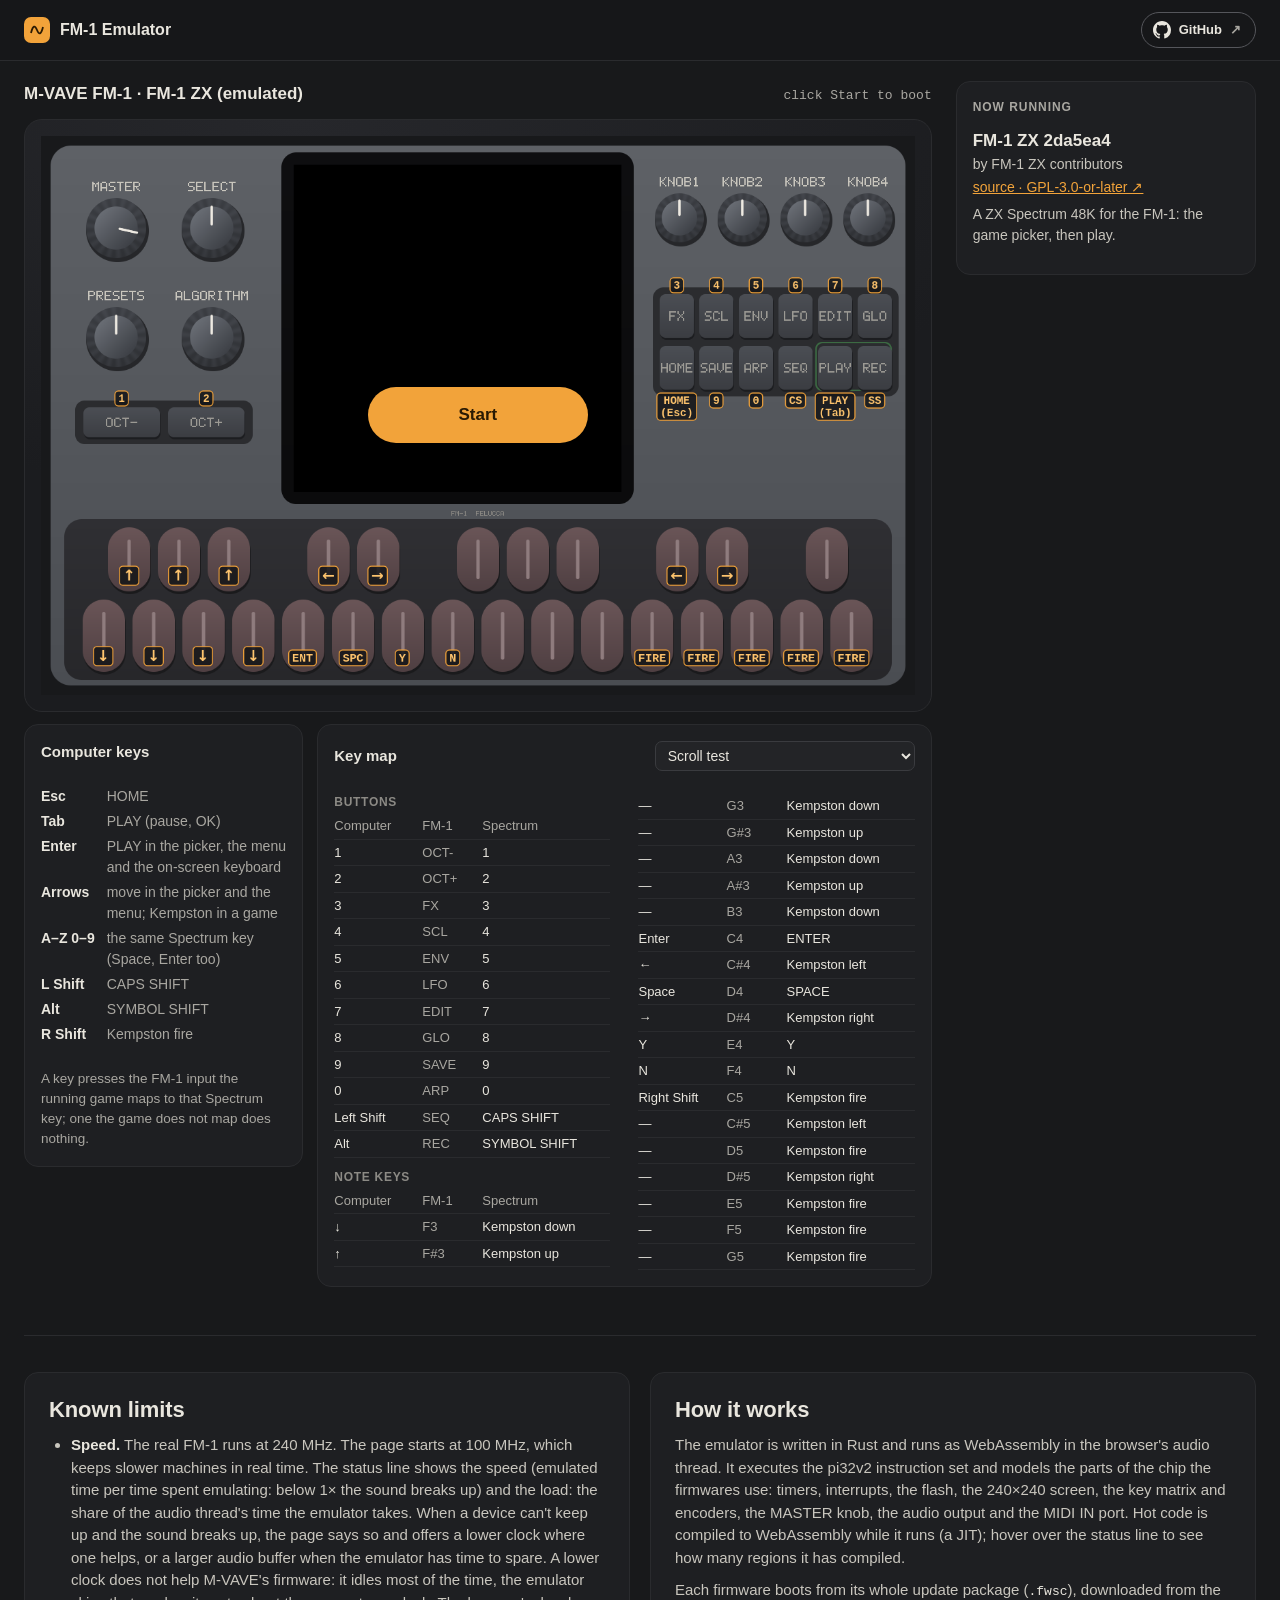
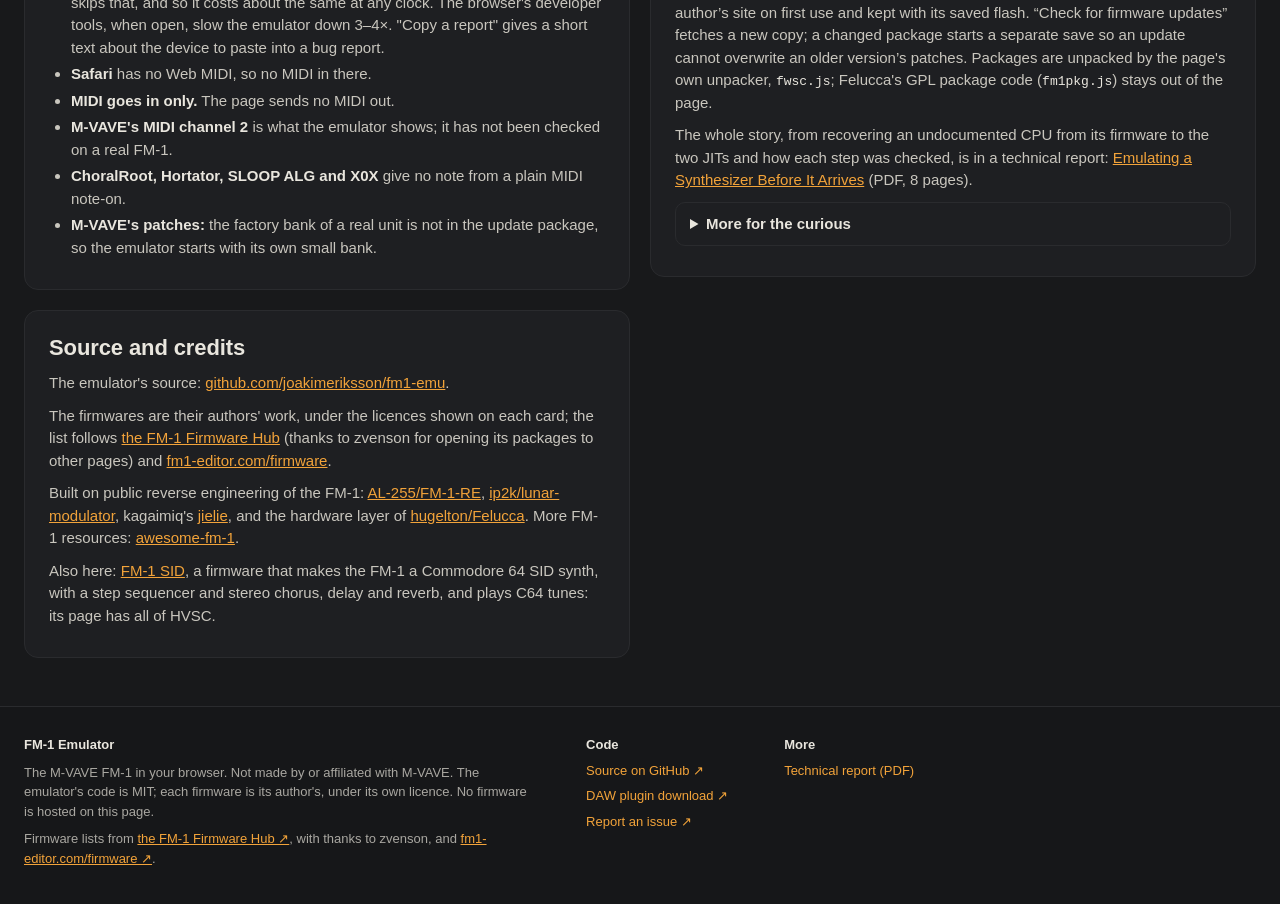
==== fm1-zx/index.html @ 021710e5 "Page: FM-1 ZX 2da5ea4 in fm1-emu 93cb7ee" ====
<!doctype html>
<html lang="en">
<head>
<meta charset="utf-8">
<meta name="viewport" content="width=device-width, initial-scale=1, viewport-fit=cover">
<title>FM-1 Emulator</title>
<meta name="description" content="The M-VAVE FM-1 pocket synth emulated in the browser: its pi32v2 CPU, screen and audio in WebAssembly, running the community firmwares unchanged.">
<meta property="og:type" content="website">
<meta property="og:title" content="FM-1 Emulator">
<meta property="og:description" content="The M-VAVE FM-1 pocket synth emulated in the browser: its pi32v2 CPU, screen and audio in WebAssembly, running the community firmwares unchanged.">
<meta property="og:url" content="https://joakimeriksson.github.io/fm1-emu/">
<meta property="og:image" content="https://joakimeriksson.github.io/fm1-emu/og.png">
<meta property="og:image:width" content="1280">
<meta property="og:image:height" content="640">
<meta property="og:image:alt" content="Screens of six FM-1 firmwares running in the emulator: X0X, FM1 Quest, AMB-1, FM-1 SID, ORBIT and FiMba-1">
<meta name="twitter:card" content="summary_large_image">
<link rel="icon" href="data:,">
<link rel="stylesheet" href="style.css">
<script>if (new URLSearchParams(location.search).get("embed") === "1") document.documentElement.setAttribute("data-embed", "");</script>
<link rel="stylesheet" href="fmzx.css">
</head>
<body>
<header class="site">
  <div class="wrap">
    <a class="brand" href="./"><span class="logo" aria-hidden="true"><svg width="16" height="16" viewBox="0 0 16 16" fill="none" stroke="currentColor" stroke-width="1.8"><path d="M2 11C4 3 6 3 8 8s4 5 6-3"/></svg></span>FM-1 Emulator</a>
    <nav class="devices" aria-label="Device"><span aria-current="page">FM-1</span><a href="smk37/">SMK-37</a></nav>
    <nav class="sitenav" aria-label="Site">
      <a href="#firmwares">Firmwares</a><a href="#guide">Guide</a><a href="#plugin">DAW plugin</a><a href="https://github.com/joakimeriksson/fm1-emu#readme">Docs</a>
    </nav>
    <a class="gh" href="https://github.com/joakimeriksson/fm1-emu" aria-label="Source code on GitHub"><svg width="18" height="18" viewBox="0 0 16 16" fill="currentColor" aria-hidden="true"><path d="M8 0C3.58 0 0 3.58 0 8c0 3.54 2.29 6.53 5.47 7.59.4.07.55-.17.55-.38 0-.19-.01-.82-.01-1.49-2.01.37-2.53-.49-2.69-.94-.09-.23-.48-.94-.82-1.13-.28-.15-.68-.52-.01-.53.63-.01 1.08.58 1.23.82.72 1.21 1.87.87 2.33.66.07-.52.28-.87.51-1.07-1.78-.2-3.64-.89-3.64-3.95 0-.87.31-1.59.82-2.15-.08-.2-.36-1.02.08-2.12 0 0 .67-.21 2.2.82.64-.18 1.32-.27 2-.27.68 0 1.36.09 2 .27 1.53-1.04 2.2-.82 2.2-.82.44 1.1.16 1.92.08 2.12.51.56.82 1.27.82 2.15 0 3.07-1.87 3.75-3.65 3.95.29.25.54.73.54 1.48 0 1.07-.01 1.93-.01 2.2 0 .21.15.46.55.38A8.013 8.013 0 0016 8c0-4.42-3.58-8-8-8z"/></svg><span>GitHub</span><span class="arrow" aria-hidden="true">↗</span></a>
    <a class="embed-only" id="fullpage" href="./" target="_blank" rel="noopener">FM-1 emulator, full page ↗</a>
  </div>
</header>
<main>
  <div class="player">
    <div class="deck">
      <div class="deck-head">
        <h1 id="title">M-VAVE FM-1 (emulated)</h1>
        <span id="status">click Start to boot</span>
      </div>
      <div id="perfwarn" role="alert" hidden>
        <p id="perfwarn-text"></p>
        <div class="acts">
          <button type="button" id="perfwarn-fix" class="primary"></button>
          <button type="button" id="perfwarn-copy" title="A short text about this device and how it kept up, to paste into a bug report">Copy a report</button>
          <a href="https://github.com/joakimeriksson/fm1-emu/issues/new" target="_blank" rel="noopener">Report on GitHub ↗</a>
          <button type="button" id="perfwarn-close" aria-label="Dismiss">✕</button>
        </div>
      </div>
      <div class="stage">
        <canvas id="panel" aria-label="FM-1 front panel"></canvas>
        <button id="start">Start</button>
      </div>
      <p class="rotate">Turn the phone sideways for a bigger synth.</p>
      <p class="hint">
        <span class="keyb"><kbd>A</kbd>…<kbd>'</kbd> play C4–F5</span>
        <span class="keyb"><kbd>Z</kbd> <kbd>X</kbd> octave</span>
        <span class="keyb"><kbd>Space</kbd> PLAY</span>
        <span class="keyb">drag or scroll a knob</span>
        <span class="touch">Play chords with several fingers · drag a knob up / down</span>
        <a class="more" href="#guide">How to use it ↓</a>
      </p>
    </div>

    <aside class="side bar" aria-label="Firmware, saves and MIDI">
      <section class="box" aria-labelledby="h-now">
        <h2 class="eyebrow" id="h-now">Now running</h2>
        <p id="about"></p>
        <label id="fwlabel">Firmware <select id="fw" aria-label="Firmware"></select></label>
        <label>Clock <select id="mhz" aria-label="Emulated clock"></select></label>
        <div class="row">
          <label class="file">Open .fwsc… <input type="file" id="open"></label>
          <label class="file" title="A DX7 32-voice bank for M-VAVE's firmware">DX7 bank… <input type="file" id="bank"></label>
          <span id="bankname" class="dim"></span>
        </div>
      </section>

      <section class="box save-box" aria-labelledby="h-save">
        <h2 class="eyebrow" id="h-save">Your save</h2>
        <span id="save-status" role="status" aria-live="polite">Start to restore saved settings and patches</span>
        <div class="row save-actions">
          <button type="button" id="save-now">Save now</button>
          <button type="button" id="export-save">Export…</button>
          <label class="file">Import… <input type="file" id="import-save" accept=".json,.fm1save"></label>
        </div>
        <details class="save-controls">
          <summary>More: versions, updates, reset</summary>
          <div class="save-actions">
            <button type="button" id="browse-saves">Browse saved firmwares</button>
            <select id="saved-versions" aria-label="Saved firmware versions"></select>
            <button type="button" id="open-saved-version">Open saved firmware</button>
            <button type="button" id="update-firmware">Check for firmware updates</button>
            <button type="button" id="reset-save">Reset saved flash…</button>
          </div>
          <p>Settings and patches written to flash are saved automatically. Use the firmware’s own save
            command for patch edits. Backups contain saved flash and community firmware. For M-VAVE firmware, the
            recipient must open their own matching .fwsc first. Browse saved firmwares to reopen
            older versions or local files. Clearing browser data removes local saves.</p>
        </details>
      </section>

      <section class="box" aria-labelledby="h-play-from">
        <h2 class="eyebrow" id="h-play-from">Play from</h2>
        <label id="midiin">MIDI in <span class="sel"><span id="midiact" aria-hidden="true"></span><select id="midi" aria-label="MIDI input"><option value="">off</option><option value="*">all inputs</option></select></span></label>
        <label id="midichl" title="Played notes and controllers go to this channel (M-VAVE's firmware listens on 2, Felucca's parts on 1–4)">Channel
          <select id="midich" aria-label="MIDI channel"><option value="0">as sent</option></select></label>
      </section>
    </aside>
  </div>

  <section id="firmwares" class="library" aria-labelledby="h-fw">
    <h2 id="h-fw">Firmwares</h2>
    <p>Every firmware on <a href="https://thefirmwarehub.com/">the FM-1 Firmware Hub ↗</a> that runs here, a few
      more from <a href="https://fm1-editor.com/firmware/">fm1-editor.com/firmware ↗</a>, this repository's
      <a href="fm1-sid/">FM-1 SID</a> and M-VAVE's own. Each is its author's build, unchanged, downloaded when you
      start it. Each card links its source; the Hub has the full story of each firmware and installs it on your
      own FM-1.</p>
    <ul class="cards" id="fwlist"></ul>
  </section>

  <div class="guide" id="guide">
    <nav class="toc" aria-label="Guide">
      <span class="eyebrow">Guide</span>
      <a href="#start-here">Quick start</a>
      <a href="#playing">Playing</a>
      <a href="#midi-in">MIDI in</a>
      <a href="#plugin">DAW plugin</a>
      <a href="#stock">M-VAVE's own firmware</a>
      <a href="#limits">Known limits</a>
      <a href="#how">How it works</a>
      <a href="#credits">Source and credits</a>
    </nav>
    <div class="article">
      <section id="start-here" aria-labelledby="h-start">
        <h2 id="h-start">What this is</h2>
        <p class="lead">The M-VAVE FM-1 is a pocket FM synthesizer. This page emulates its chip, a JieLi AC791N with two
          cores of JieLi's own 32-bit pi32v2 CPU, together with the screen, keys, knobs and audio, and runs the FM-1's
          firmwares on it unchanged, in WebAssembly in your browser: the same update packages you would install on a
          real one.</p>
        <ol class="steps">
          <li><b>Pick a firmware</b>Felucca, the original open firmware, is the default. Every firmware is downloaded
            from its author's own site when you start it. The <a href="#firmwares">firmware list</a> says what each one does.</li>
          <li><b>Press Start</b>A browser only plays sound after a click. Changing the firmware or the clock later
            reboots the synth.</li>
          <li><b>Play</b>Use the computer keyboard, the mouse or a touch screen, or a MIDI keyboard
            (<a href="#midi-in">MIDI in</a>). The status line shows the clock, how much faster than real time the
            emulator runs the firmware on this device, and the load on the audio thread.</li>
        </ol>
      </section>

      <section id="playing" aria-labelledby="h-play">
        <h2 id="h-play">Playing</h2>
        <h3>Computer keyboard</h3>
        <div class="piano" role="img" aria-label="Computer keys and the notes they play: A C4, W C sharp 4, S D4, E D sharp 4, D E4, F F4, T F sharp 4, G G4, Y G sharp 4, H A4, U A sharp 4, J B4, K C5, O C sharp 5, L D5, P D sharp 5, semicolon E5, apostrophe F5">
          <span class="b" style="grid-column-start:2">W<i>C♯4</i></span>
          <span class="b" style="grid-column-start:4">E<i>D♯4</i></span>
          <span class="b" style="grid-column-start:8">T<i>F♯4</i></span>
          <span class="b" style="grid-column-start:10">Y<i>G♯4</i></span>
          <span class="b" style="grid-column-start:12">U<i>A♯4</i></span>
          <span class="b" style="grid-column-start:16">O<i>C♯5</i></span>
          <span class="b" style="grid-column-start:18">P<i>D♯5</i></span>
          <span class="w" style="grid-column-start:1">A<i>C4</i></span>
          <span class="w" style="grid-column-start:3">S<i>D4</i></span>
          <span class="w" style="grid-column-start:5">D<i>E4</i></span>
          <span class="w" style="grid-column-start:7">F<i>F4</i></span>
          <span class="w" style="grid-column-start:9">G<i>G4</i></span>
          <span class="w" style="grid-column-start:11">H<i>A4</i></span>
          <span class="w" style="grid-column-start:13">J<i>B4</i></span>
          <span class="w" style="grid-column-start:15">K<i>C5</i></span>
          <span class="w" style="grid-column-start:17">L<i>D5</i></span>
          <span class="w" style="grid-column-start:19">;<i>E5</i></span>
          <span class="w" style="grid-column-start:21">'<i>F5</i></span>
        </div>
        <ul class="map" aria-label="Buttons and encoders">
          <li><kbd>Z</kbd> OCT−</li><li><kbd>X</kbd> OCT+</li><li><kbd>Space</kbd> PLAY</li><li><kbd>R</kbd> REC</li>
          <li><kbd>1</kbd> FX</li><li><kbd>2</kbd> SCL</li><li><kbd>3</kbd> ENV</li><li><kbd>4</kbd> LFO</li>
          <li><kbd>5</kbd> EDIT</li><li><kbd>6</kbd> GLO</li><li><kbd>7</kbd> HOME</li><li><kbd>8</kbd> SAVE</li>
          <li><kbd>9</kbd> ARP</li><li><kbd>0</kbd> SEQ</li>
          <li><kbd>←</kbd><kbd>→</kbd> SELECT</li><li><kbd>↓</kbd><kbd>↑</kbd> PRESETS</li><li><kbd>,</kbd><kbd>.</kbd> ALGORITHM</li>
        </ul>
        <p class="dim">The keyboard covers 18 of the FM-1's 27 keys; OCT− and OCT+ reach the rest. KNOB1–4 and MASTER
          have no keys: use the mouse.</p>
        <h3>Mouse and touch</h3>
        <ul>
          <li>Click a key or button, or drag across the keys for a glissando.</li>
          <li>Drag a knob up or down, or scroll over it. MASTER is the volume.</li>
          <li>On a touch screen every finger counts: play chords, or hold a key while you turn a knob.</li>
          <li>On a phone, turn it sideways: the synth fills the screen.</li>
        </ul>
      </section>

      <section id="midi-in" aria-labelledby="h-midi">
        <h2 id="h-midi">MIDI in</h2>
        <p>A MIDI keyboard connected to this computer plays the synth through its MIDI IN jack, just as a cable into
          the real FM-1 would: the firmware reads the bytes itself, at MIDI's own 31250 baud.</p>
        <p><b>Browsers:</b> Chrome, Edge and Firefox, which have Web MIDI. Safari has none, so the MIDI controls are
          greyed out there.</p>
        <ol>
          <li>Connect the keyboard (USB, or through a MIDI interface).</li>
          <li>Choose it under <b>MIDI in</b>, or choose “all inputs”.</li>
          <li>Allow MIDI access when the browser asks. It only asks once you pick an input.</li>
        </ol>
        <p>The dot next to the list lights up amber while messages arrive. The page remembers the input and connects
          it again on Start next time; devices plugged in later appear in the list.</p>
        <p><b>Channel</b> “as sent” passes every message on unchanged. A number from 1 to 16 moves every note and
          controller to that channel, so a keyboard fixed on one channel can play a firmware that listens on another.</p>
        <h3>Which channel each firmware wants</h3>
        <ul>
          <li><b>M-VAVE's firmware</b> listens on channel 2 in the emulator (its boot code sets it up that way). That
            is not yet confirmed on a real FM-1.</li>
          <li><b>Felucca</b> and its relatives play their parts on channels 1–4.</li>
          <li><b>ChoralRoot, Hortator, SLOOP ALG and X0X</b> make no sound from a plain note-on. X0X's own MIDI
            code says it is untested on hardware.</li>
        </ul>
      </section>

      <section id="plugin" aria-labelledby="h-plugin">
        <h2 id="h-plugin">In your DAW: AU and VST3</h2>
        <p>The emulator is also an instrument plugin: <b>AU</b> for Logic and GarageBand, <b>VST3</b> for Ableton
          Live, Cubase, FL Studio, Reaper, Bitwig and Studio One, and <b>CLAP</b>. Load a firmware in its window
          and play it from the DAW's MIDI or with the mouse on its panel. The song keeps the firmware and the
          patches it saves.</p>
        <p><a href="https://github.com/joakimeriksson/fm1-emu/releases/latest">Download the plugin</a> for Macs with
          Apple silicon. The zip's <code>INSTALL.txt</code> says where each file goes. Building it from source:
          <a href="https://github.com/joakimeriksson/fm1-emu/tree/master/crates/fm1-plugin">crates/fm1-plugin</a>.</p>
      </section>

      <section id="stock" aria-labelledby="h-stock">
        <h2 id="h-stock">M-VAVE's own firmware</h2>
        <p>The firmware the FM-1 ships with: a DX7-style FM synth (a port of msfa, the Dexed engine), with both cores
          running. Versions V13 and V15 have been tested here.</p>
        <p class="note">This page hosts no firmware, and it cannot download M-VAVE's: their server does not let other
          pages fetch it. Bring your own copy.</p>
        <ol>
          <li>Download <code>FM-1.fwsc</code> from <a href="https://yms-file-store.oss-cn-hongkong.aliyuncs.com/software/firmware/FM-1.fwsc">M-VAVE</a>.</li>
          <li>Choose “M-VAVE stock firmware”, then click <b>Open .fwsc…</b>, or drop the file on the synth.</li>
          <li>Press Start. This browser keeps the copy for your next visit; open another one to replace it.</li>
        </ol>
        <h3>Patches</h3>
        <p>On a real FM-1 the patches live in a part of the flash that updates never write, so the update package has
          none. Here it starts with a small bank of the emulator's own (<code>EMU E.PNO</code>, <code>EMU BASS</code>, …).
          <b>DX7 bank…</b> loads a DX7 32-voice <code>.syx</code> into slots 1–32; you can also drop the
          <code>.syx</code> on the synth.</p>
        <p>Play it over MIDI on channel 2 (see <a href="#midi-in">MIDI in</a>).
          <a href="https://github.com/joakimeriksson/fm1-emu/blob/master/docs/stock-firmware.md">How the
          emulator runs it</a>.</p>
      </section>

      <section id="limits" aria-labelledby="h-limits">
        <h2 id="h-limits">Known limits</h2>
        <ul>
          <li><b>Speed.</b> The real FM-1 runs at 240 MHz. The page starts at 100 MHz, which keeps slower machines in
            real time. The status line shows the speed (emulated time per time spent emulating: below 1× the sound
            breaks up) and the load: the share of the audio thread's time the emulator takes. When a device can't keep
            up and the sound breaks up, the page says so and offers a lower clock where one helps, or a larger audio
            buffer when the emulator has time to spare. A lower clock does not help M-VAVE's firmware: it idles most
            of the time, the emulator skips that, and so it costs about the same at any clock. The browser's
            developer tools, when open, slow the emulator down 3–4×. "Copy a report" gives a short text about the
            device to paste into a bug report.</li>
          <li><b>Safari</b> has no Web MIDI, so no MIDI in there.</li>
          <li><b>MIDI goes in only.</b> The page sends no MIDI out.</li>
          <li><b>M-VAVE's MIDI channel 2</b> is what the emulator shows; it has not been checked on a real FM-1.</li>
          <li><b>ChoralRoot, Hortator, SLOOP ALG and X0X</b> give no note from a plain MIDI note-on.</li>
          <li><b>M-VAVE's patches:</b> the factory bank of a real unit is not in the update package, so the emulator
            starts with its own small bank.</li>
        </ul>
      </section>

      <section id="how" aria-labelledby="h-how">
        <h2 id="h-how">How it works</h2>
        <p>The emulator is written in Rust and runs as WebAssembly in the browser's audio thread. It executes the
          pi32v2 instruction set and models the parts of the chip the firmwares use: timers, interrupts, the flash,
          the 240×240 screen, the key matrix and encoders, the MASTER knob, the audio output and the MIDI IN port.
          Hot code is compiled to WebAssembly while it runs (a JIT); hover over the status line to see how many
          regions it has compiled.</p>
        <p>Each firmware boots from its whole update package (<code>.fwsc</code>), downloaded from the author’s site
          on first use and kept with its saved flash. “Check for firmware updates” fetches a new copy; a changed
          package starts a separate save so an update cannot overwrite an older version’s patches. Packages are unpacked by the page's own unpacker, <code>fwsc.js</code>; Felucca's GPL
          package code (<code>fm1pkg.js</code>) stays out of the page.</p>
        <p>The whole story, from recovering an undocumented CPU from its firmware to the two JITs and how each
          step was checked, is in a technical report:
          <a href="fm1-emu-report.pdf">Emulating a Synthesizer Before It Arrives</a> (PDF, 8 pages).</p>
        <details>
          <summary>More for the curious</summary>
          <ul>
            <li>The FM-1 behind it: a JieLi AC791N (WL82) with 1 MB of flash, a 240×240 screen, 27 keys, 14 buttons with
              LEDs, 7 encoders, the MASTER knob and a TRS MIDI in.</li>
            <li>M-VAVE's firmware, X0X, Melodee and ChoralRoot use the second core; both cores are emulated.</li>
            <li>In WebAssembly at 240 MHz, every firmware ran faster than real time on the development machine:
              from 1.6× (X0X) to 3.7× (Hortator).</li>
            <li>The front panel is drawn by the same Rust code as the native version, <code>fm1-live</code>, which
              plays the firmwares in a window with audio and MIDI in.</li>
            <li>Links keep a setup: <code>?fw=x0x&amp;mhz=120</code> picks the firmware and the clock;
              <code>?jit=0</code> turns the JIT off; <code>?ahead=0</code> stops the emulator running ahead of the
              audio (by up to one of the firmware's audio buffers, for an even load). The page also remembers your last
              choices.</li>
          </ul>
        </details>
      </section>

      <section id="credits" aria-labelledby="h-credits">
        <h2 id="h-credits">Source and credits</h2>
        <p>The emulator's source:
          <a href="https://github.com/joakimeriksson/fm1-emu">github.com/joakimeriksson/fm1-emu</a>.</p>
        <p>The firmwares are their authors' work, under the licences shown on each card; the list follows
          <a href="https://thefirmwarehub.com/">the FM-1 Firmware Hub</a> (thanks to zvenson for opening its packages to
          other pages) and <a href="https://fm1-editor.com/firmware/">fm1-editor.com/firmware</a>.</p>
        <p>Built on public reverse engineering of the FM-1:
          <a href="https://github.com/AL-255/FM-1-RE">AL-255/FM-1-RE</a>,
          <a href="https://github.com/ip2k/lunar-modulator">ip2k/lunar-modulator</a>,
          kagaimiq's <a href="https://kagaimiq.github.io/jielie">jielie</a>, and the hardware layer of
          <a href="https://github.com/hugelton/Felucca">hugelton/Felucca</a>. More FM-1 resources:
          <a href="https://github.com/cicloid/awesome-fm-1">awesome-fm-1</a>.</p>
        <p>Also here: <a href="fm1-sid/">FM-1 SID</a>, a firmware that makes the FM-1 a Commodore 64 SID synth, with a
          step sequencer and stereo chorus, delay and reverb, and plays C64 tunes: its page has all of HVSC.</p>
      </section>
    </div>
  </div>
</main>
<footer class="site">
  <div class="wrap">
    <div class="about-site">
      <b>FM-1 Emulator</b>
      <span>The M-VAVE FM-1 in your browser. Not made by or affiliated with M-VAVE. The emulator's code is
        MIT; each firmware is its author's, under its own licence. No firmware is hosted on this page.</span>
      <span>Firmware lists from <a href="https://thefirmwarehub.com/">the FM-1 Firmware Hub ↗</a>, with thanks to
        zvenson, and <a href="https://fm1-editor.com/firmware/">fm1-editor.com/firmware ↗</a>.</span>
    </div>
    <div class="col">
      <b>Code</b>
      <a href="https://github.com/joakimeriksson/fm1-emu">Source on GitHub ↗</a>
      <a href="https://github.com/joakimeriksson/fm1-emu/releases/latest">DAW plugin download ↗</a>
      <a href="https://github.com/joakimeriksson/fm1-emu/issues/new">Report an issue ↗</a>
    </div>
    <div class="col">
      <b>More</b>
      <a href="smk37/">SMK-37 emulator</a>
      <a href="fm1-sid/">FM-1 SID</a>
      <a href="fm1-emu-report.pdf">Technical report (PDF)</a>
    </div>
  </div>
</footer>
<script type="module" src="main.js"></script>
<script type="module" src="fmzx.js"></script>
</body>
</html>
---- fm1-zx/style.css ----
/* The emulator's page: the FM-1's (index.html) and the SMK-37's (smk37/index.html) */
:root { --room: #18191b; --ink: #e9e6de; --dim: #a9a7a1; --faint: #8c8a85; --text: #c9c6be; --amber: #f2a33a;
        --amber-hi: #ffc56e; --green: #7cc48a; --well: #232427; --line: #3a3b3f; --rule: #2a2b2e; --card: #1e1f22;
        --bar: #161719; color-scheme: dark; }
* { box-sizing: border-box; }
html, body { margin: 0; background: var(--room); color: var(--ink);
             font: 15px/1.5 -apple-system, BlinkMacSystemFont, "Segoe UI", Helvetica, Arial, sans-serif; }
html { scroll-padding-top: 12px; }
a { color: var(--amber); }
a:hover { color: var(--amber-hi); }
a:focus-visible, button:focus-visible, summary:focus-visible { outline: 2px solid var(--amber); outline-offset: 2px; }
.dim { color: var(--dim); }
code { font: 13px ui-monospace, SFMono-Regular, Menlo, Consolas, monospace; color: var(--ink); }
kbd { display: inline-block; min-width: 1.7em; padding: 0 5px; border: 1px solid var(--line); border-bottom-width: 2px;
      border-radius: 4px; background: var(--well); color: var(--ink); font: 600 12px/1.6 ui-monospace, SFMono-Regular, Menlo, Consolas, monospace;
      text-align: center; }
.eyebrow { margin: 0; font-size: 12px; font-weight: 600; letter-spacing: .08em; text-transform: uppercase; color: var(--dim); }

/* ---------------------------------------------------------------- the site's header and footer */
.wrap { max-width: 1360px; margin: 0 auto; padding-inline: 24px; }
header.site { border-bottom: 1px solid var(--rule); background: var(--bar); }
header.site .wrap { padding-block: 12px; display: flex; flex-wrap: wrap; align-items: center; gap: 10px 20px; }
.brand { display: flex; align-items: center; gap: 10px; color: var(--ink); text-decoration: none; font-weight: 600; font-size: 16px; }
.brand:hover { color: var(--ink); }
.logo { width: 26px; height: 26px; border-radius: 7px; background: var(--amber); color: #2a1a03; display: grid; place-items: center; }
/* the device switch: one segment per device */
.devices { display: flex; background: var(--well); border: 1px solid var(--line); border-radius: 8px; padding: 2px; }
.devices a, .devices span { padding: 4px 12px; border-radius: 6px; font-size: 13px; text-decoration: none; color: var(--dim); }
.devices a:hover { color: var(--ink); }
.devices [aria-current] { background: var(--line); color: var(--ink); font-weight: 500; }
.sitenav { display: flex; flex-wrap: wrap; gap: 2px; font-size: 14px; }
.sitenav a { color: var(--text); text-decoration: none; padding: 6px 10px; border-radius: 6px; }
.sitenav a:hover { color: var(--ink); background: var(--rule); }
/* the way to the code: always in view, on a phone too */
.gh { margin-left: auto; display: flex; align-items: center; gap: 8px; min-height: 36px; padding: 0 14px 0 11px;
      border: 1px solid #55565b; border-radius: 999px; color: var(--ink); text-decoration: none; font-size: 13px; font-weight: 600; }
.gh:hover { color: var(--ink); border-color: var(--dim); background: var(--rule); }
.gh .arrow { color: var(--dim); }
@media (max-width: 760px) {
  .wrap { padding-inline: 16px; }
  header.site .wrap { gap: 8px 12px; }
  /* the site's links get a row of their own below the brand */
  .sitenav { order: 5; flex-basis: 100%; margin: -4px -10px 0; }
  .gh { padding: 0 11px; }
  .gh span { display: none; }
}

footer.site { margin-top: 48px; border-top: 1px solid var(--rule); background: var(--bar); color: var(--dim); font-size: 13px; }
footer.site .wrap { padding-block: 28px 36px; display: flex; flex-wrap: wrap; gap: 24px 56px; }
footer.site b { color: var(--ink); font-weight: 600; }
footer.site .about-site { flex: 1 1 340px; display: flex; flex-direction: column; gap: 8px; max-width: 70ch; }
footer.site .col { display: flex; flex-direction: column; gap: 6px; }
footer.site .col a { text-decoration: none; }

/* ---------------------------------------------------------------- the player: the synth, and beside it what runs */
main { max-width: 1360px; margin: 0 auto; padding: 20px 24px 0; display: grid; grid-template-columns: minmax(0, 1fr); gap: 48px; }
@media (max-width: 760px) { main { padding: 14px 16px 0; gap: 36px; } }
.player { display: flex; flex-wrap: wrap; gap: 20px 24px; align-items: flex-start; }
.deck { flex: 999 1 600px; min-width: 0; display: grid; gap: 12px; }
.deck-head { display: flex; flex-wrap: wrap; gap: 4px 16px; align-items: baseline; justify-content: space-between; }
h1 { font-size: 17px; font-weight: 600; margin: 0; }
#status { color: var(--dim); font: 13px ui-monospace, SFMono-Regular, Menlo, Consolas, monospace; font-variant-numeric: tabular-nums; }
.stage { position: relative; padding: 16px; border: 1px solid var(--rule); border-radius: 18px;
         background: radial-gradient(120% 90% at 30% 0%, #26272b 0%, #1b1c1f 70%); }
/* the whole synth in view on a laptop: as wide as the room allows below the header (--above,
   --aspect: set by main.js; 84px: the stage's padding and the hint line), never narrower than 560px */
canvas { display: block; width: 100%; height: auto; touch-action: none; user-select: none; margin: 0 auto;
         max-width: max(560px, calc((100svh - var(--above, 140px) - 84px) * var(--aspect, 1.56))); }
#start { position: absolute; inset: 0; margin: auto; width: clamp(110px, 30%, 220px); height: clamp(36px, 9vw, 56px);
         border: 0; border-radius: 28px; background: var(--amber); color: #2a1a03; font-size: clamp(14px, 3.5vw, 17px);
         font-weight: 600; cursor: pointer; box-shadow: 0 8px 24px rgba(0,0,0,.4); }
#start:focus-visible { outline: 2px solid var(--ink); outline-offset: 3px; }
#start[disabled] { opacity: .7; cursor: wait; }
.rotate { display: none; color: var(--dim); font-size: 13px; margin: 0; }
/* a phone upright: the panel is small; say that sideways gives bigger keys */
@media (orientation: portrait) and (max-width: 600px) {
  .rotate { display: block; }
  .stage { padding: 6px; border-radius: 12px; }
}
/* a phone on its side: the panel fits the screen's height, the page around it shrinks */
@media (orientation: landscape) and (max-height: 560px) {
  main { padding-block: 8px 0; }
  .stage { padding: 0; border: 0; background: none; }
  canvas { width: auto; max-width: 100%; height: calc(100svh - 12px); margin: 0 auto; }
}

/* under the synth: one line of the essentials, then the way into the guide */
.hint { margin: 0; color: var(--dim); font-size: 13px; display: flex; flex-wrap: wrap; gap: 6px 8px; align-items: center; }
.hint span { white-space: nowrap; background: var(--card); border: 1px solid var(--rule); border-radius: 999px; padding: 3px 10px; }
.hint .more { margin-left: auto; }
.touch { display: none; }
@media (hover: none) and (pointer: coarse) { .hint .keyb { display: none; } .hint .touch { display: inline; } }

/* the device can't keep up: what happens and the fix, above the synth */
#perfwarn { display: flex; flex-wrap: wrap; gap: 8px 14px; align-items: center; justify-content: space-between;
            border: 1px solid var(--amber); border-radius: 10px; background: #2a2116; padding: 9px 12px; }
#perfwarn[hidden] { display: none; }
#perfwarn p { margin: 0; flex: 1 1 320px; min-width: 0; }
#perfwarn .acts { display: flex; flex-wrap: wrap; gap: 8px 12px; align-items: center; font-size: 14px; }
#perfwarn button.primary { background: var(--amber); border-color: var(--amber); color: #2a1a03; font-weight: 600; }
#perfwarn button[hidden] { display: none; }

/* beside the synth (below it on a narrow screen): the firmware, the save, MIDI */
.side { flex: 1 1 300px; max-width: 100%; display: grid; gap: 14px;
        grid-template-columns: repeat(auto-fit, minmax(min(100%, 290px), 1fr)); }
.box { background: var(--card); border: 1px solid var(--rule); border-radius: 14px; padding: 16px;
       display: flex; flex-direction: column; gap: 12px; min-width: 0; }
.box > label { display: flex; justify-content: space-between; align-items: center; gap: 12px; color: var(--dim); font-size: 14px; }
.box > label select { min-width: 0; max-width: 62%; }
.box .row { display: flex; flex-wrap: wrap; gap: 8px; align-items: center; }
.sel { display: flex; align-items: center; gap: 8px; min-width: 0; max-width: 62%; }
.sel select { max-width: 100%; }
#about { margin: 0; color: var(--text); font-size: 14px; overflow-wrap: anywhere; }
#about b { display: block; color: var(--ink); font-size: 17px; font-weight: 600; }
#about .links { display: flex; flex-wrap: wrap; gap: 2px 14px; margin: 2px 0 6px; }
#about .what { display: block; }
select { font: inherit; font-size: 14px; color: var(--ink); background: var(--well); border: 1px solid var(--line); border-radius: 7px;
         padding: 5px 8px; max-width: 100%; }
select:focus-visible { outline: 2px solid var(--amber); outline-offset: 1px; }
/* the page's buttons, and file pickers that look like them */
.box button, #perfwarn button, .file { font: inherit; font-size: 14px; color: var(--ink); background: var(--well);
  border: 1px solid var(--line); border-radius: 8px; padding: 6px 12px; cursor: pointer; }
.box button:hover, #perfwarn button:hover, .file:hover { border-color: var(--faint); }
.file { position: relative; }
.file:focus-within { outline: 2px solid var(--amber); outline-offset: 1px; }
.file input { position: absolute; width: 1px; height: 1px; opacity: 0; }
#midiact { width: 8px; height: 8px; border-radius: 50%; background: var(--line); flex: none; }
#midiact.on { background: var(--amber); }
#save-status { color: var(--text); font-size: 14px; }
#save-status[data-error="true"] { color: var(--amber); }
.save-controls { margin: 0; padding: 0 12px; border: 1px solid var(--rule); border-radius: 10px; background: var(--room); }
.save-controls summary { padding: 8px 0; font-size: 13px; font-weight: 500; color: var(--dim); cursor: pointer; }
.save-controls[open] { padding-bottom: 10px; }
.save-controls .save-actions { display: flex; flex-wrap: wrap; gap: 8px; }
.save-controls p { color: var(--dim); font-size: 12.5px; margin: 10px 0 0; }

/* ---------------------------------------------------------------- the firmware library (built by main.js from firmwares.json) */
.library h2, .article section h2 { margin: 0 0 8px; font-size: 24px; font-weight: 600; letter-spacing: -.005em; }
.library > p { margin: 0; color: var(--dim); max-width: 86ch; }
.cards { list-style: none; padding: 0; margin: 18px 0 0; display: grid; gap: 14px;
         grid-template-columns: repeat(auto-fill, minmax(min(100%, 270px), 1fr)); }
.cards li { margin: 0; background: var(--card); border: 1px solid var(--rule); border-radius: 14px;
            padding: 14px 16px; display: flex; flex-direction: column; gap: 4px; }
.cards li.on { border-color: #6b5226; box-shadow: inset 0 0 0 1px #6b5226; }
.cards .head { display: flex; gap: 8px; align-items: baseline; }
.cards .head b { font-size: 16px; }
.cards .head .dim { font: 12px ui-monospace, SFMono-Regular, Menlo, Consolas, monospace; }
.cards .head button { margin-left: auto; font: inherit; font-size: 13px; font-weight: 600; color: var(--amber); background: none;
                      border: 1px solid var(--line); border-radius: 999px; padding: 3px 12px; cursor: pointer; }
.cards .head button:hover { border-color: var(--amber); }
.cards li.on .head button { background: var(--amber); border-color: var(--amber); color: #2a1a03; }
.cards .by { color: var(--dim); font-size: 13px; }
.cards .what { margin: 4px 0; font-size: 13.5px; color: var(--text); overflow-wrap: anywhere; }
.cards .midi { font-size: 12.5px; color: var(--amber); }
.cards .links { margin-top: auto; padding-top: 8px; border-top: 1px solid var(--rule); font-size: 13px;
                display: flex; flex-wrap: wrap; gap: 2px 14px; }
.cards .links a { color: var(--dim); text-decoration: none; }
.cards .links a:hover { color: var(--amber-hi); }

/* ---------------------------------------------------------------- the guide: its contents beside it on a wide screen */
.guide { border-top: 1px solid var(--rule); padding-top: 36px; display: grid; gap: 28px 56px; grid-template-columns: 1fr; }
@media (min-width: 900px) {
  .guide { grid-template-columns: 200px minmax(0, 1fr); align-items: start; }
  nav.toc { position: sticky; top: 20px; flex-direction: column; flex-wrap: nowrap; gap: 0; }
  nav.toc a { border: 0; border-left: 2px solid var(--rule); border-radius: 0; padding: 5px 0 5px 12px; }
  nav.toc a:hover { border-left-color: var(--amber); }
}
nav.toc { display: flex; flex-wrap: wrap; gap: 6px 8px; align-items: flex-start; font-size: 14px; }
nav.toc .eyebrow { width: 100%; margin-bottom: 8px; }
nav.toc a { color: var(--dim); text-decoration: none; border: 1px solid var(--rule); border-radius: 14px; padding: 2px 10px; }
nav.toc a:hover { color: var(--ink); }
.article { max-width: 780px; min-width: 0; display: grid; gap: 40px; }
.article section h2 { font-size: 22px; }
section h3 { margin: 18px 0 6px; font-size: 15px; font-weight: 600; }
section p, section li { color: var(--text); }
section p { margin: 0 0 10px; }
section b, section strong { color: var(--ink); font-weight: 600; }
section ul, section ol { margin: 0 0 10px; padding-left: 22px; }
section li { margin: 4px 0; }
.lead { font-size: 17px; line-height: 1.55; color: var(--ink) !important; }
.steps { list-style: none; padding: 0 !important; margin: 16px 0 0 !important; display: grid; gap: 12px;
         grid-template-columns: repeat(auto-fit, minmax(min(100%, 220px), 1fr)); counter-reset: step; }
.steps li { margin: 0; background: var(--card); border: 1px solid var(--rule); border-radius: 12px; padding: 12px 14px 12px 50px;
            position: relative; counter-increment: step; }
.steps li::before { content: counter(step); position: absolute; left: 14px; top: 12px; width: 24px; height: 24px; border-radius: 50%;
                    background: var(--amber); color: #2a1a03; font-weight: 700; font-size: 13px; display: grid; place-items: center; }
.steps b { display: block; margin-bottom: 2px; }

/* the computer keyboard as a piano: 11 white keys, the black ones between */
.piano { display: grid; grid-template-columns: repeat(22, 1fr); gap: 3px; max-width: 460px; margin: 4px 0 12px; }
.piano span { display: grid; place-items: center; border-radius: 0 0 5px 5px; padding: 4px 0 3px; line-height: 1.15;
              font: 600 13px/1.2 ui-monospace, SFMono-Regular, Menlo, Consolas, monospace; text-align: center; }
.piano i { display: block; font: 10.5px/1.2 -apple-system, "Segoe UI", Helvetica, Arial, sans-serif; color: var(--dim); }
.piano .w { grid-row: 2; grid-column-end: span 2; background: #2c2d31; border: 1px solid #44454a; color: var(--ink); }
.piano .b { grid-row: 1; grid-column-end: span 2; margin: 0 3px; background: #0f1011; border: 1px solid #36373b; color: var(--ink); }
.map { list-style: none; padding: 0 !important; display: grid; gap: 6px 10px; grid-template-columns: repeat(auto-fill, minmax(118px, 1fr)); }
.map li { margin: 0; white-space: nowrap; color: var(--ink); font-size: 13px; }
.map kbd { margin-right: 4px; }

.note { border-left: 3px solid var(--amber); background: var(--card); padding: 8px 12px; border-radius: 0 8px 8px 0; }
.article details { border: 1px solid var(--rule); border-radius: 10px; background: var(--card); padding: 0 14px; margin: 0 0 10px; }
.article details[open] { padding-bottom: 4px; }
.article summary { cursor: pointer; padding: 10px 0; font-weight: 600; color: var(--ink); }

/* ?embed=1 (main.js): the device and its controls only, for a window on another site */
.embed-only { display: none; }
[data-embed] .embed-only { display: inline; margin-left: auto; font-size: 13px; }
[data-embed] header.site .wrap > :not(.embed-only), [data-embed] #title, [data-embed] #fwlabel, [data-embed] .file,
[data-embed] #bankname, [data-embed] #about, [data-embed] .hint, [data-embed] .library, [data-embed] .guide,
[data-embed] footer.site, [data-embed] .save-box, [data-embed] .side .eyebrow { display: none; }
[data-embed] main { padding: 8px; gap: 8px; }
[data-embed] .side { flex-basis: 100%; }
[data-embed] .box { padding: 10px 12px; flex-direction: row; flex-wrap: wrap; gap: 8px 20px; }
[data-embed] .box > label select { max-width: none; }

/* (an element the page hides stays hidden whatever its display rule) */
[hidden] { display: none !important; }
---- fm1-zx/fmzx.css ----
/* SPDX-FileCopyrightText: 2026 FM-1 ZX contributors */
/* SPDX-License-Identifier: GPL-3.0-or-later */

/* What the demo hides of upstream's page: it runs one firmware at one clock. */
.devices,
.sitenav,
#fwlabel,
label:has(#mhz),
.file,
#perfwarn-fix,
section:has(#h-save),
section:has(#h-play-from),
#firmwares,
#guide > .toc,
#start-here,
#playing,
#midi-in,
#plugin,
#stock,
footer a[href="smk37/"],
footer a[href="fm1-sid/"],
.hint {
  display: none !important;
}

/* Our panel, under the synth at the deck's width: the computer keys (narrower) and the key map
   (wider), side by side; one column on a phone */
.fmzx { display: grid; grid-template-columns: minmax(0, 1fr); gap: 14px; }
@media (min-width: 900px) {
  .fmzx { grid-template-columns: minmax(250px, 1fr) minmax(0, 2.2fr); align-items: start; }
}
.fmzx h3 { margin: 0 0 10px; font-size: 15px; }
.fmzx dl { display: grid; grid-template-columns: max-content 1fr; gap: 4px 12px; margin: 0 0 12px; font-size: 14px; }
.fmzx dt { color: var(--ink); font-weight: 600; }
.fmzx dd { margin: 0; color: var(--dim); }
.fmzx p { color: var(--dim); font-size: 13.5px; margin: 0; }
.fmzx-head { display: flex; flex-wrap: wrap; gap: 8px 16px; align-items: center; justify-content: space-between;
             margin-bottom: 10px; }
.fmzx-head h3 { margin: 0; }
.fmzx-head select { flex: 0 1 260px; min-width: 0; }
/* the rows flow into columns of at least 15rem; a group's heading stays with its first rows */
.fmzx-rows { columns: 15rem auto; column-gap: 28px; font-size: 13px; }
.fmzx-group { display: contents; }
.fmzx h4 { margin: 10px 0 2px; font-size: 12px; font-weight: 600; letter-spacing: .06em; text-transform: uppercase;
           color: var(--faint); break-after: avoid; }
.fmzx-rows > .fmzx-group:first-child h4 { margin-top: 0; }
.fmzx-row { display: grid; grid-template-columns: minmax(5.5em, 1fr) 4em minmax(0, 1.6fr); gap: 8px;
            padding: 3px 0; border-bottom: 1px solid var(--rule); break-inside: avoid; color: var(--ink); }
.fmzx-row span { overflow-wrap: anywhere; }
.fmzx-row span:nth-child(2) { color: var(--dim); }
.fmzx-th { color: var(--dim); font-weight: 500; break-after: avoid; }

/* The guide without its contents column: one column, its sections as cards (two side by side
   where two of at least 420 px fit), each line about 72 characters at most */
.guide { grid-template-columns: minmax(0, 1fr) !important; }
.guide > .article {
  max-width: none;
  grid-template-columns: repeat(auto-fit, minmax(min(100%, max(420px, calc((100% - 20px) / 2))), 1fr));
  gap: 20px;
  align-items: start;
}
.guide > .article > section {
  background: var(--card);
  border: 1px solid var(--rule);
  border-radius: 14px;
  padding: 20px 24px;
  min-width: 0;
}
.guide > .article > section > * { max-width: 72ch; }
.guide > .article > section h2 { margin-top: 0; }
@media (max-width: 760px) {
  .guide > .article > section { padding: 16px; }
}
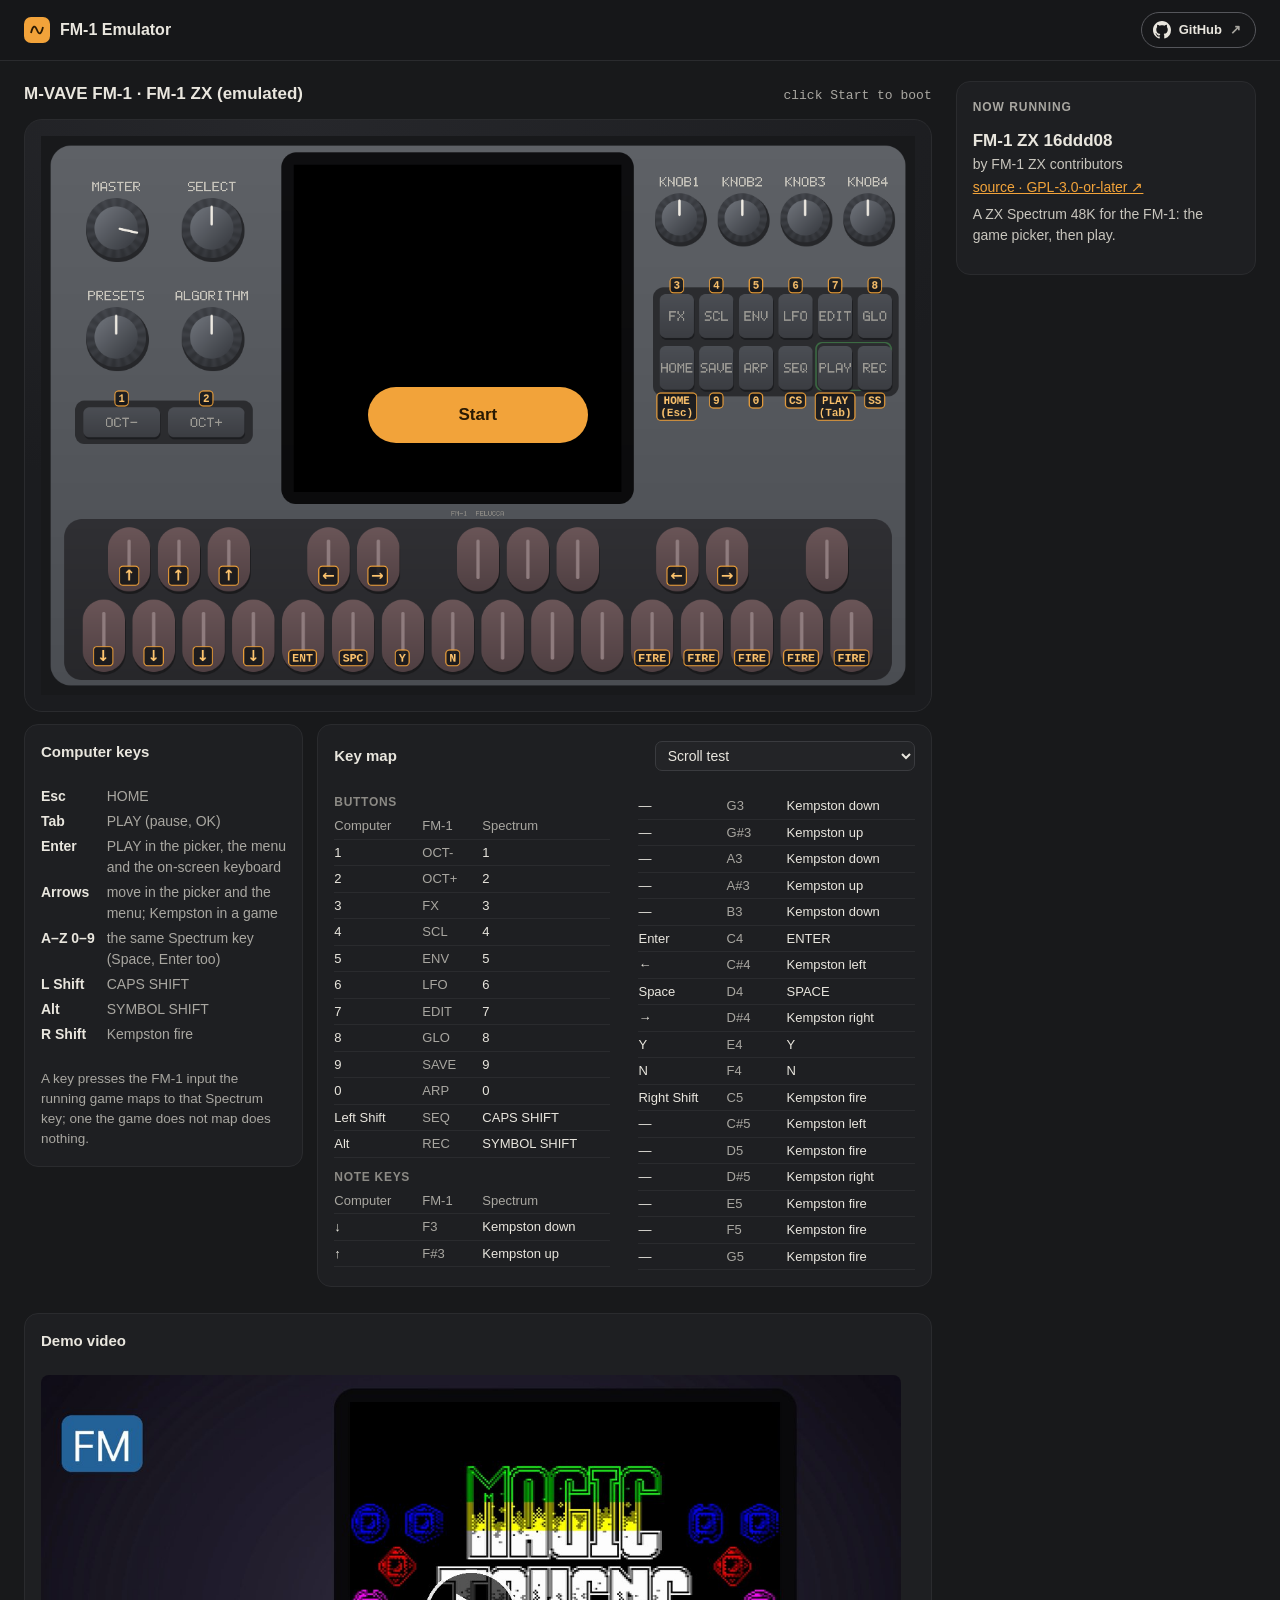
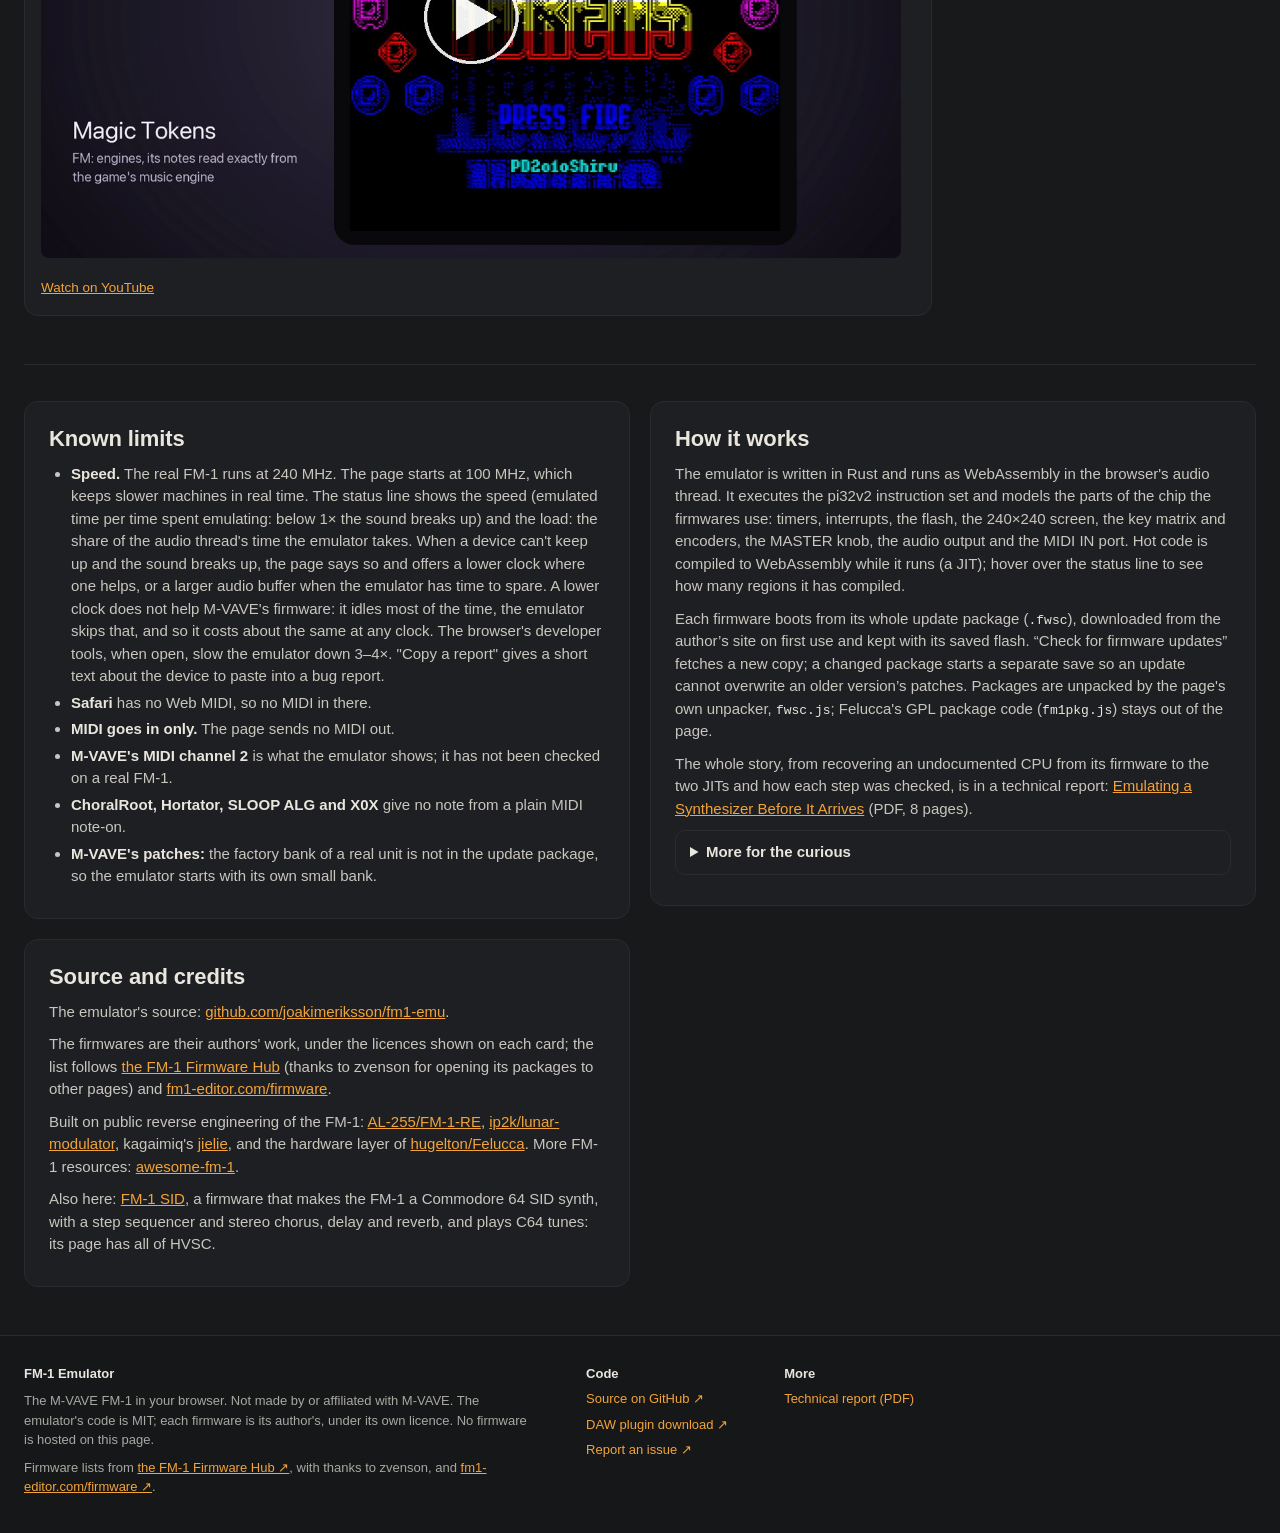
==== commit 32fcbc68: "Page: FM-1 ZX 16ddd08 in fm1-emu 93cb7ee" ====
--- a/fm1-zx/index.html
+++ b/fm1-zx/index.html
@@ -17,7 +17,7 @@
 <link rel="icon" href="data:,">
 <link rel="stylesheet" href="style.css">
 <script>if (new URLSearchParams(location.search).get("embed") === "1") document.documentElement.setAttribute("data-embed", "");</script>
-<link rel="stylesheet" href="fmzx.css">
+<link rel="stylesheet" href="fmzx.css?v=16ddd08">
 </head>
 <body>
 <header class="site">
@@ -341,6 +341,6 @@
   </div>
 </footer>
 <script type="module" src="main.js"></script>
-<script type="module" src="fmzx.js"></script>
+<script type="module" src="fmzx.js?v=16ddd08"></script>
 </body>
 </html>
--- a/fm1-zx/fmzx.css
+++ b/fm1-zx/fmzx.css
@@ -71,3 +71,12 @@
 @media (max-width: 760px) {
   .guide > .article > section { padding: 16px; }
 }
+
+/* The demo video under the two cards: a 16:9 frame holding our picture, then the player */
+.fmzx-video { margin-top: 14px; }
+.fmzx-video h3 { margin: 0 0 10px; font-size: 15px; }
+.fmzx-video-frame { position: relative; aspect-ratio: 16 / 9; max-width: 860px; }
+.fmzx-video-frame button { all: unset; display: block; width: 100%; height: 100%; cursor: pointer; }
+.fmzx-video-frame button:focus-visible { outline: 2px solid var(--ink); outline-offset: 2px; }
+.fmzx-video-frame img, .fmzx-video-frame iframe { width: 100%; height: 100%; border: 0; border-radius: 8px; display: block; }
+.fmzx-video p { margin: 8px 0 0; font-size: 13.5px; }
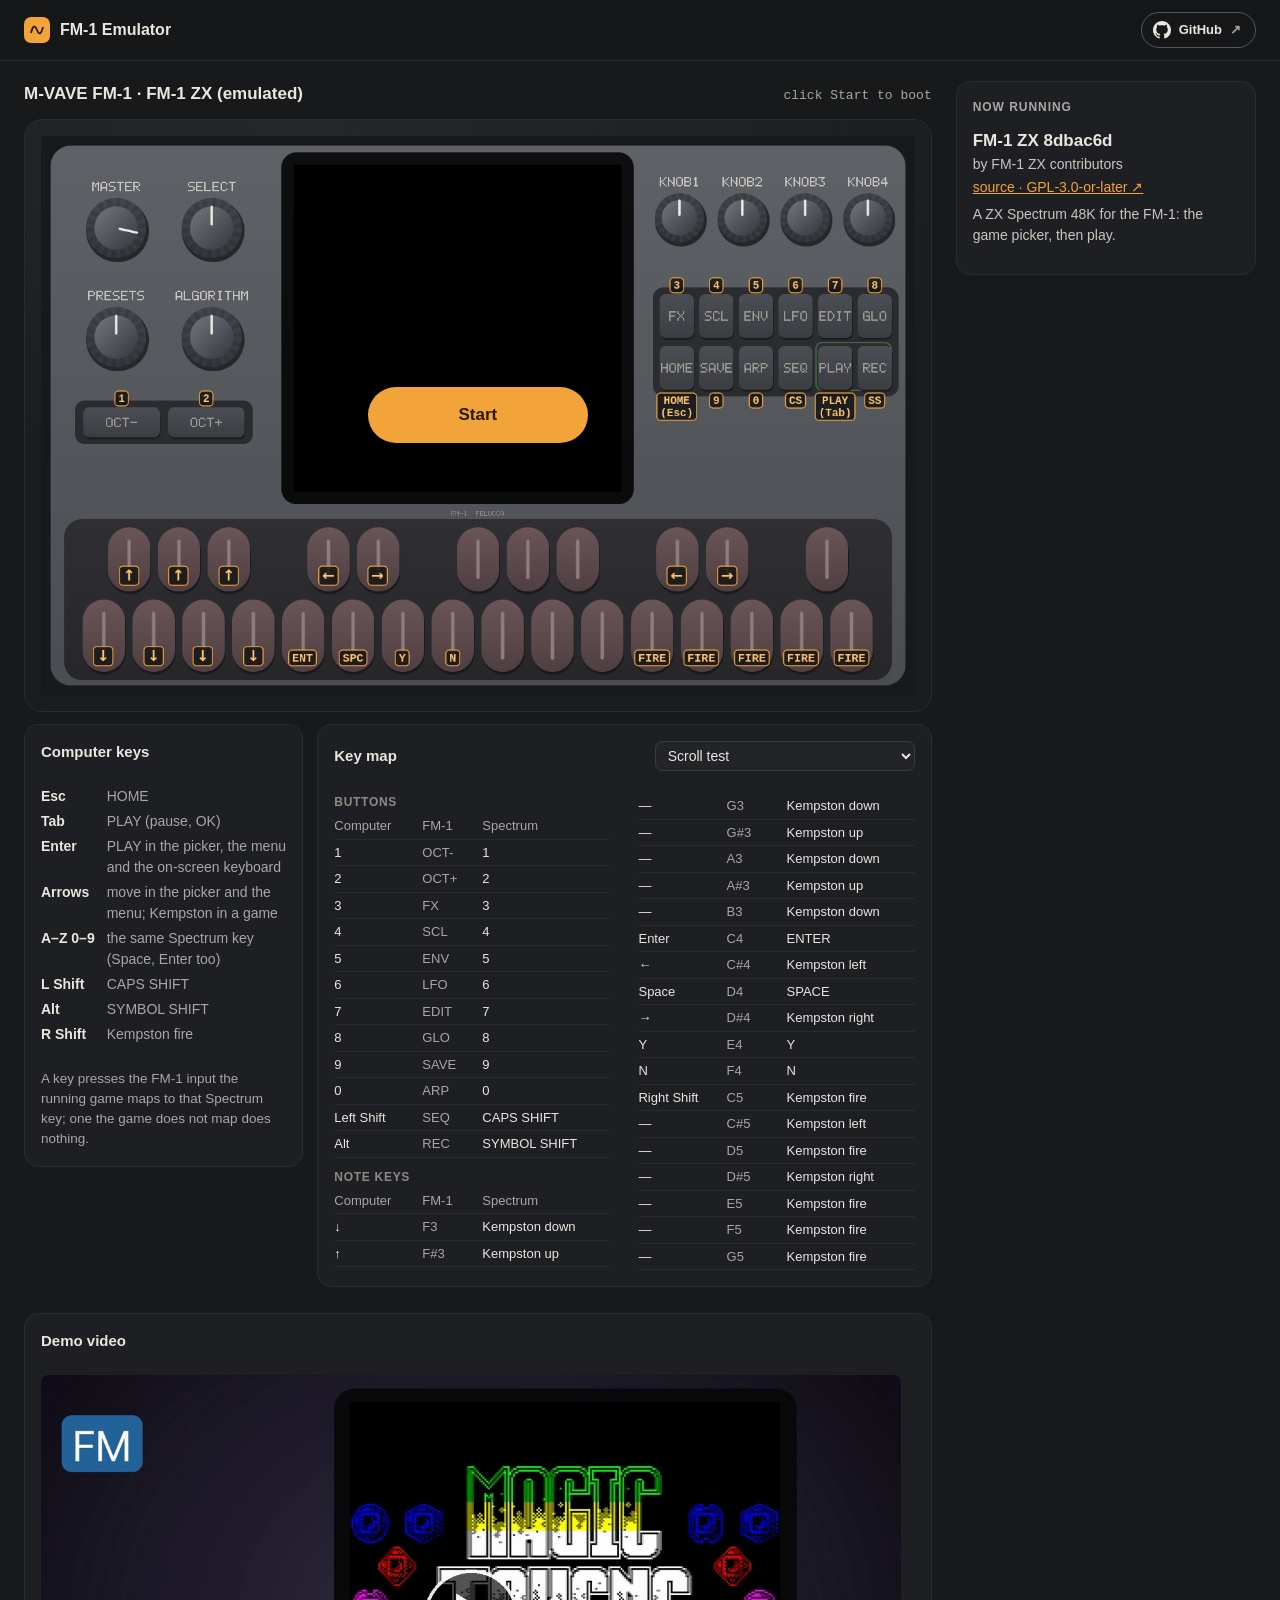
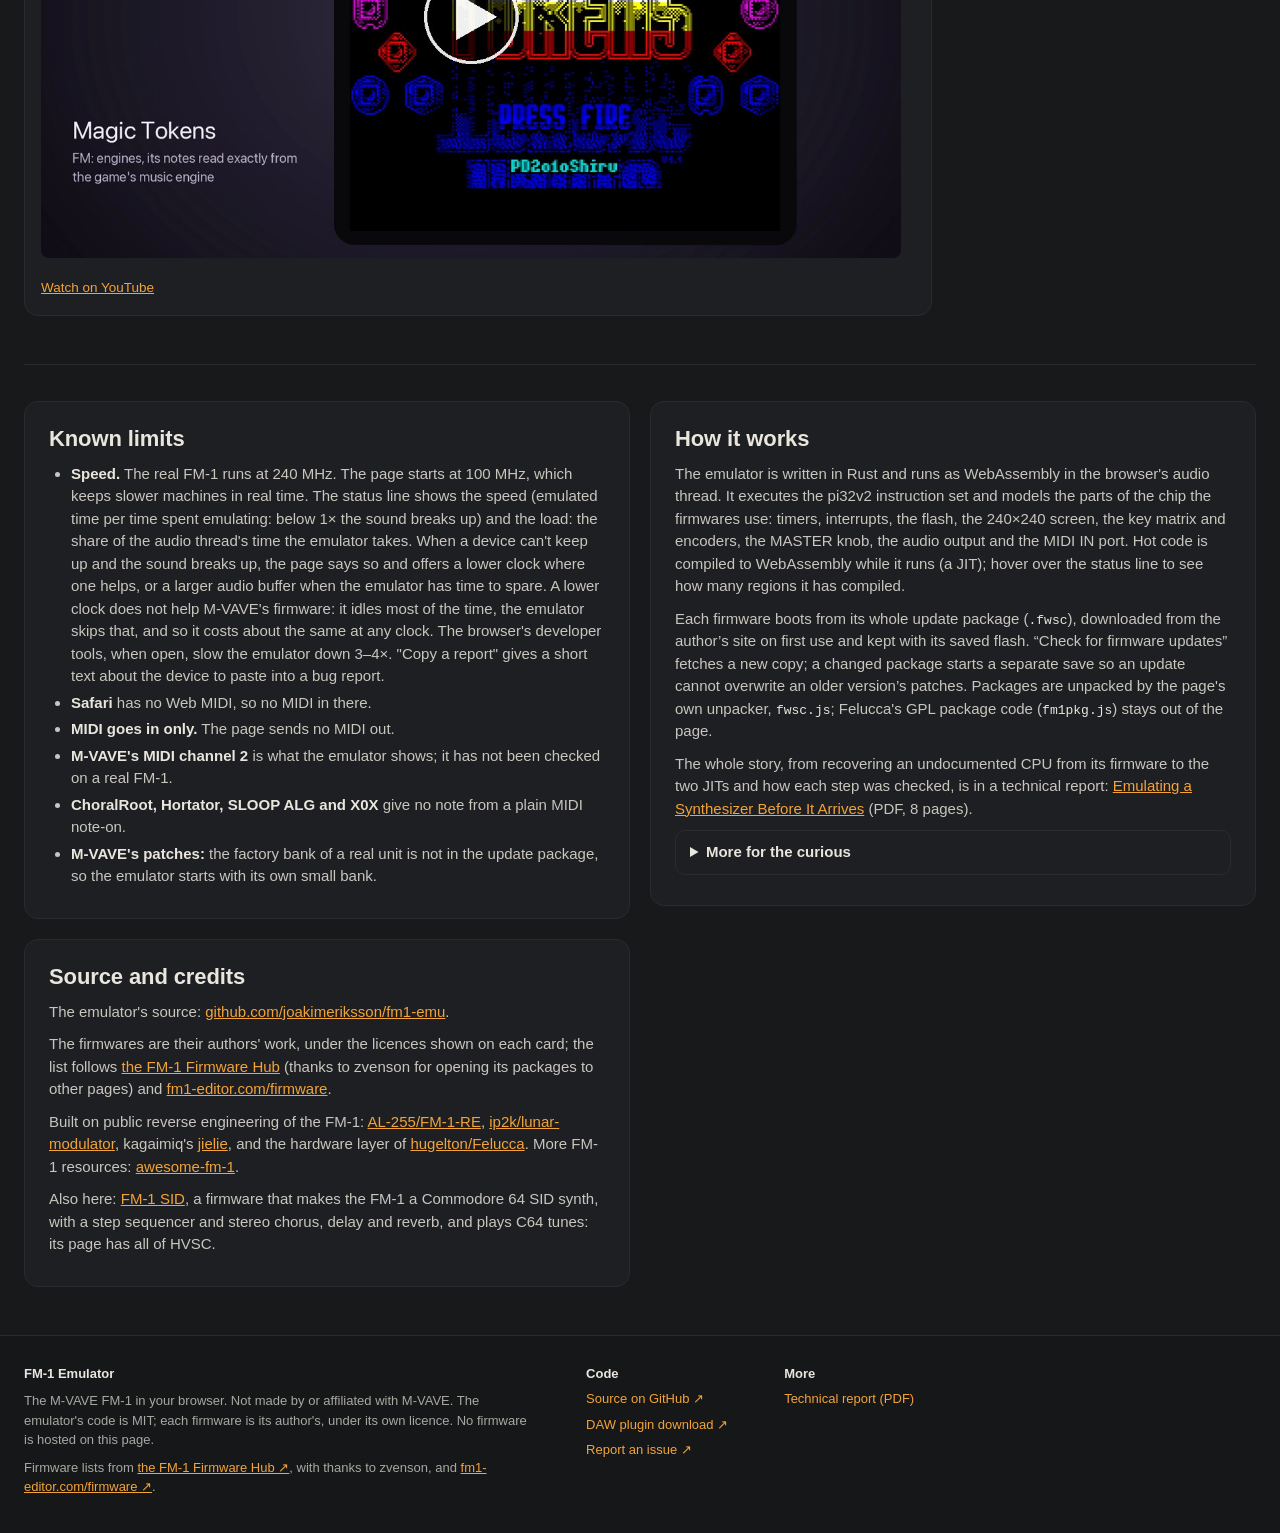
==== commit 4369a0f5: "Page: FM-1 ZX 8dbac6d in fm1-emu 93cb7ee" ====
--- a/fm1-zx/index.html
+++ b/fm1-zx/index.html
@@ -17,7 +17,7 @@
 <link rel="icon" href="data:,">
 <link rel="stylesheet" href="style.css">
 <script>if (new URLSearchParams(location.search).get("embed") === "1") document.documentElement.setAttribute("data-embed", "");</script>
-<link rel="stylesheet" href="fmzx.css?v=16ddd08">
+<link rel="stylesheet" href="fmzx.css?v=8dbac6d">
 </head>
 <body>
 <header class="site">
@@ -341,6 +341,6 @@
   </div>
 </footer>
 <script type="module" src="main.js"></script>
-<script type="module" src="fmzx.js?v=16ddd08"></script>
+<script type="module" src="fmzx.js?v=8dbac6d"></script>
 </body>
 </html>
